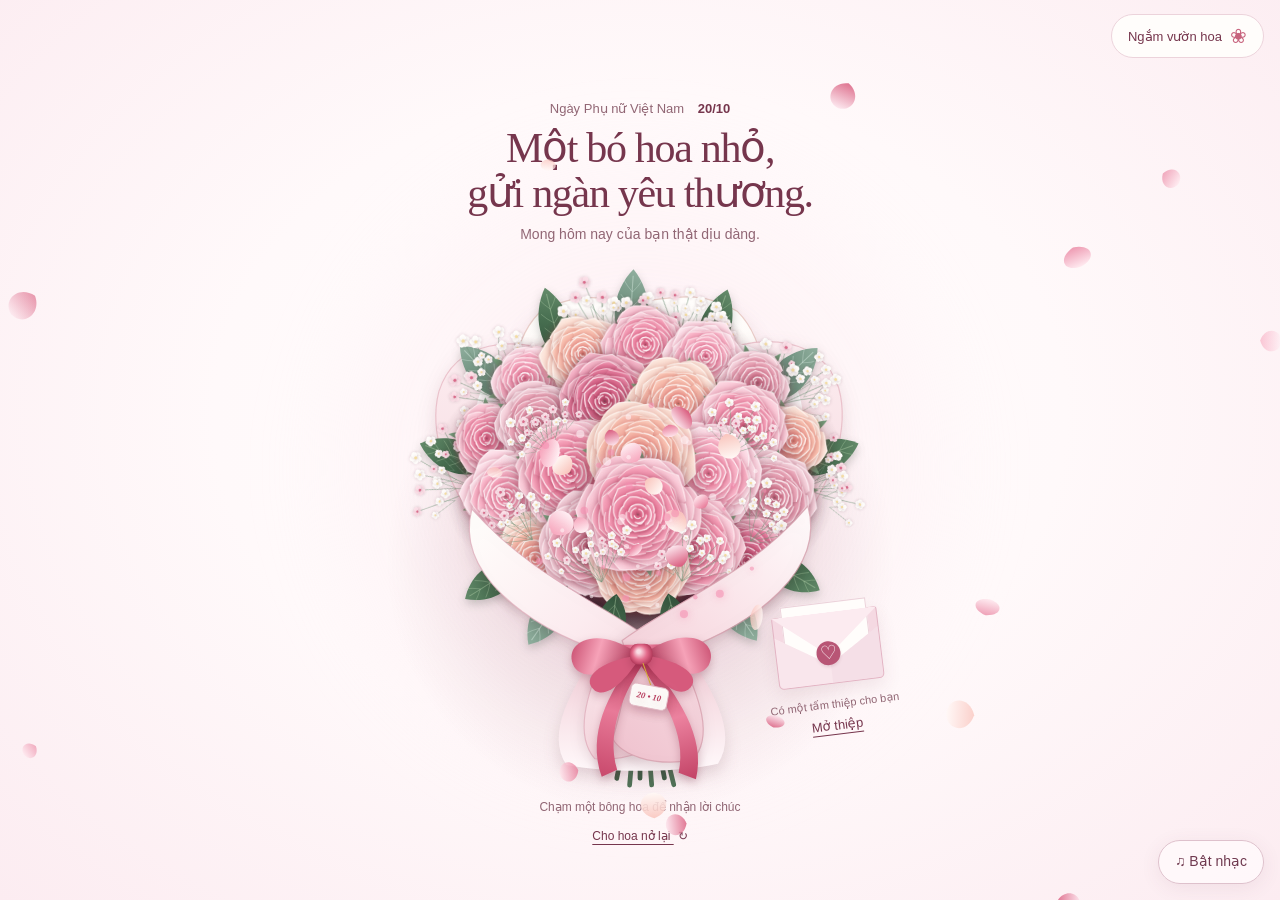
==== index.html @ 4afdeea3 "Add flower greeting site" ====
<!DOCTYPE html>
<html lang="vi">
<head>
  <meta charset="UTF-8">
  <meta name="viewport" content="width=device-width, initial-scale=1.0">
  <meta name="theme-color" content="#fff8fa">
  <meta name="description" content="Một bó hoa và tấm thiệp nhỏ, gửi những lời chúc dịu dàng nhân ngày Phụ nữ Việt Nam 20/10.">
  <title>Một bó hoa dành tặng bạn · 20/10</title>
  <link rel="stylesheet" href="./style.css">
  <link rel="stylesheet" href="./music.css">
  <script src="./music.js" defer></script>
  <script src="./script.js" defer></script>
  <script src="./card.js" defer></script>
  <script src="./album.js" defer></script>
</head>
<body>
  <main>
    <a class="garden-link" href="./garden.html">Ngắm vườn hoa <span aria-hidden="true">❀</span></a>
    <canvas id="ambientPetalsCanvas" aria-hidden="true"></canvas>
    <header class="greeting">
      <p class="occasion">Ngày Phụ nữ Việt Nam <span>20/10</span></p>
      <h1>Một bó hoa nhỏ,<br>gửi ngàn yêu thương.</h1>
      <p class="greeting-caption">Mong hôm nay của bạn thật dịu dàng.</p>
    </header>

    <div class="gift-layout">
      <section class="scene-column" aria-label="Hoa và những lời chúc 20/10">


        <div class="gift-visuals">
          <div class="bouquet-composition">
            <div id="bouquetStageWrapper" role="button" tabindex="0"
              aria-label="Bó hoa hồng. Nhấn Enter để nhận lời chúc; dùng phím mũi tên để chọn bông hoa."
              aria-describedby="bouquetHint">
              <canvas id="bouquetCanvas" aria-hidden="true"></canvas>
            </div>
            <button class="envelope-button" id="openCard" type="button" aria-haspopup="dialog" aria-controls="greetingCard" aria-expanded="false" hidden>
              <span class="envelope" aria-hidden="true"><span class="envelope-letter">Gửi bạn</span><span class="envelope-seal">♡</span></span>
              <span class="envelope-caption">Có một tấm thiệp cho bạn</span>
              <span class="envelope-action">Mở thiệp</span>
            </button>
          </div>

        </div>

        <footer class="scene-footer">
          <p id="bouquetHint" class="bouquet-hint">Chạm một bông hoa để nhận lời chúc</p>
          <p id="roseWish" class="rose-wish" role="status" aria-live="polite" aria-atomic="true"></p>
          <button class="text-button" id="replayBloom" type="button">Cho hoa nở lại <span aria-hidden="true">↻</span></button>
        </footer>
      </section>

      <dialog id="greetingCard" class="card-dialog" aria-labelledby="cardTitle">
        <div class="letter-paper">
          <button class="close-button" id="closeCard" type="button" aria-label="Đóng thiệp">×</button>
          <div id="cardReading">
            <div class="letter-date" aria-label="Ngày 20 tháng 10"><span>20</span><span class="date-stem" aria-hidden="true"></span><span>10</span></div>
            <p class="letter-recipient">Gửi <span id="cardRecipient">bạn</span>,</p>
            <h2 id="cardTitle">Chúc bạn một ngày<br>thật nhiều yêu thương.</h2>
            <div class="letter-flower" aria-hidden="true">❀</div>
            <p id="cardMessage" class="letter-message"></p>
            <div class="letter-signoff"><p>Với thật nhiều thương mến,</p><p id="cardSender" class="letter-signature"></p></div>
            <div class="letter-fold" aria-hidden="true"></div>
            <div class="letter-actions"><button id="viewAlbum" class="text-button" type="button" aria-controls="memoryAlbum">Xem album kỷ niệm <span aria-hidden="true">♡</span></button><button id="editCard" hidden class="text-button" type="button">Viết lời chúc riêng <span aria-hidden="true">✎</span></button></div>
          </div>
          <form id="cardEditor" hidden>
            <p class="editor-intro">Một tấm thiệp mang lời của bạn.</p>
            <h2 id="editorTitle" class="editor-title">Viết chút yêu thương</h2>
            <label for="recipientInput">Gửi đến</label>
            <input id="recipientInput" name="recipient" maxlength="60" required autocomplete="off">
            <label for="messageInput">Lời chúc 20/10</label>
            <textarea id="messageInput" name="message" rows="7" maxlength="1500" required></textarea>
            <label for="senderInput">Người gửi</label>
            <input id="senderInput" name="sender" maxlength="60" required autocomplete="off">
            <p class="editor-hint">Lời chúc được lưu trên trình duyệt này.</p>
            <div class="editor-actions"><button class="primary-button" type="submit">Lưu lời chúc</button><button class="text-button" id="cancelEdit" type="button">Hủy</button></div>
          </form>
          <p id="cardStatus" class="card-status" role="status" aria-live="polite"></p>
        </div>
      </dialog>
    </div>
    <section id="memoryAlbum" class="memory-album" aria-labelledby="albumTitle" hidden>
      <header class="album-heading">
        <p class="album-note">Một chút kỷ niệm, dành riêng cho bạn</p>
        <h2 id="albumTitle">Những khoảnh khắc thương yêu</h2>
        <button id="toggleAlbum" class="text-button" type="button" aria-expanded="false" aria-controls="albumPhotos">Xòe album <span aria-hidden="true">♡</span></button>
        <button id="editAlbum" class="text-button" type="button" aria-expanded="false" aria-controls="albumPhotos">Thay ảnh <span aria-hidden="true">✎</span></button>
      </header>
      <p id="albumEditHint" class="album-edit-hint" hidden>Chọn ảnh từ thiết bị của bạn, tối đa 20 MB mỗi ảnh. Ảnh được lưu trên trình duyệt này, không tự gửi sang thiết bị khác.</p>
      <p id="albumStatus" class="album-status" role="status" aria-live="polite" aria-atomic="true"></p>
      <div id="albumPhotos" class="album-photos">
        <figure class="portrait-card album-card">
          <div class="portrait-photo"><img src="./assets/portrait-placeholder.webp" alt="Ảnh kỷ niệm thứ nhất của người nhận thiệp" width="768" height="1024" decoding="async"></div>
          <figcaption><span class="portrait-dedication">Một nụ cười rất thương.</span><span class="portrait-date">Những ngày thật vui</span></figcaption>
          <div class="photo-actions" hidden>
            <button class="text-button change-photo" type="button" aria-label="Đổi ảnh thứ nhất">Đổi ảnh</button>
            <button class="text-button reset-photo" type="button" aria-label="Khôi phục ảnh thứ nhất" disabled>Ảnh ban đầu</button>
            <input class="photo-input" type="file" accept="image/*" aria-label="Chọn ảnh thứ nhất" hidden>
          </div>
        </figure>
        <figure class="portrait-card album-card">
          <div class="portrait-photo"><img src="./assets/portrait-placeholder.webp" alt="Ảnh kỷ niệm thứ hai của người nhận thiệp" width="768" height="1024" decoding="async" loading="lazy"></div>
          <figcaption><span class="portrait-dedication">Bình yên từ điều nhỏ.</span><span class="portrait-date">Một khoảnh khắc dịu dàng</span></figcaption>
          <div class="photo-actions" hidden>
            <button class="text-button change-photo" type="button" aria-label="Đổi ảnh thứ hai">Đổi ảnh</button>
            <button class="text-button reset-photo" type="button" aria-label="Khôi phục ảnh thứ hai" disabled>Ảnh ban đầu</button>
            <input class="photo-input" type="file" accept="image/*" aria-label="Chọn ảnh thứ hai" hidden>
          </div>
        </figure>
        <figure class="portrait-card album-card">
          <div class="portrait-photo"><img src="./assets/portrait-placeholder.webp" alt="Ảnh kỷ niệm thứ ba của người nhận thiệp" width="768" height="1024" decoding="async" loading="lazy"></div>
          <figcaption><span class="portrait-dedication">Mong bạn luôn rạng rỡ.</span><span class="portrait-date">Hôm nay và cả mai sau</span></figcaption>
          <div class="photo-actions" hidden>
            <button class="text-button change-photo" type="button" aria-label="Đổi ảnh thứ ba">Đổi ảnh</button>
            <button class="text-button reset-photo" type="button" aria-label="Khôi phục ảnh thứ ba" disabled>Ảnh ban đầu</button>
            <input class="photo-input" type="file" accept="image/*" aria-label="Chọn ảnh thứ ba" hidden>
          </div>
        </figure>
      </div>
      <p class="album-footnote">Có những điều nhỏ, nhớ lại vẫn thấy vui.</p>
    </section>
    <noscript><p class="noscript-message">Bật JavaScript để ngắm hoa nở và mở thiệp 20/10 nhé.</p></noscript>
  </main>
</body>
</html>
---- style.css ----
:root {
  --paper: #fffdfb;
  --blush: #fff8fa;
  --rose: #c7637d;
  --ink: #76364d;
  --muted: #916674;
  --line: #ecd3db;
  --bouquet-size: clamp(210px, calc(100dvh - 300px), 560px);
  color: var(--ink);
  font-family: "Segoe UI", Arial, sans-serif;
  font-synthesis: none;
}
* { box-sizing: border-box; }
[hidden] { display: none !important; }
#memoryAlbum, #viewAlbum { display: none !important; }
html, body { margin: 0; min-width: 320px; min-height: 100%; }
body {
  background: radial-gradient(ellipse at 50% 46%, #fffdfd 0%, #fff9fa 47%, #fcecf1 100%);
  -webkit-tap-highlight-color: transparent;
}
button, input, textarea { font: inherit; }
button { color: inherit; cursor: pointer; touch-action: manipulation; }
button:focus-visible, a:focus-visible, [tabindex]:focus-visible, input:focus-visible, textarea:focus-visible {
  outline: 2px solid var(--ink); outline-offset: 5px;
}
main {
  min-height: 100vh; min-height: 100dvh;
  display: grid; align-content: center;
  position: relative; isolation: isolate;
  padding: max(72px, calc(env(safe-area-inset-top) + 64px)) clamp(16px, 3vw, 48px) max(16px, env(safe-area-inset-bottom));
}
.garden-link {
  position: absolute; top: max(14px, env(safe-area-inset-top));
  right: max(16px, env(safe-area-inset-right)); z-index: 4;
  display: inline-flex; align-items: center; gap: 8px;
  min-height: 44px; padding: 10px 16px; border: 1px solid var(--line); border-radius: 24px;
  background: var(--paper); color: var(--ink); font-size: 13px; text-decoration: none;
}
.garden-link:hover { background: #fae7ef; }
.garden-link span { color: var(--rose); font-size: 20px; line-height: 1; }
.gift-layout {
  width: min(100%, 1040px); margin-inline: auto;
  display: grid; grid-template-columns: minmax(0, 1fr); align-items: start;
  gap: 32px clamp(28px, 4vw, 60px);
}
.scene-column { min-width: 0; display: flex; flex-direction: column; align-items: center; }
.gift-visuals {
  width: 100%; margin: 4px auto 0; display: grid; place-items: center;
}
.portrait-card {
  position: relative; min-width: 0; width: 100%; max-width: 275px;
  justify-self: center; margin: 0; padding: 10px 10px 0;
  background: var(--paper); border: 1px solid #ecd3db99;
  box-shadow: 0 14px 40px #76364d10, 0 2px 7px #76364d08;
  transform-origin: top left;
}
.portrait-photo { overflow: hidden; aspect-ratio: 3 / 4; background: #f3e4e5; }
.portrait-photo img { display: block; width: 100%; height: 100%; object-fit: cover; object-position: center; }
.portrait-card figcaption { padding: 19px 6px 20px; text-align: center; }
.portrait-dedication { display: block; font: italic clamp(16px, 1.6vw, 21px)/1.45 "Palatino Linotype", Georgia, serif; text-wrap: pretty; }
.portrait-date { display: block; color: var(--muted); margin-top: 11px; font-size: 10px; line-height: 1.6; }
main::before {
  content: ''; position: absolute; left: 50%; top: 52%; z-index: -1;
  width: min(90vw, 700px); aspect-ratio: 1;
  transform: translate(-50%, -50%); border-radius: 50%;
  background: radial-gradient(circle, rgba(252, 210, 223, .45), rgba(254, 235, 242, .16) 57%, transparent 73%);
  filter: blur(26px); pointer-events: none;
}
.greeting { width: fit-content; max-width: 100%; margin: 0 auto 8px; transform-origin: top left; position: relative; z-index: 1; text-align: center; }
.occasion { margin: 0 0 10px; font-size: 13px; color: var(--muted); }
.occasion span { margin-left: 10px; color: var(--ink); font-weight: 600; }
h1, h2, .letter-recipient { font-family: "Palatino Linotype", "Book Antiqua", Palatino, Georgia, serif; font-weight: 400; }
h1 { margin: 0; font-size: clamp(28px, 3.4vw, 42px); line-height: 1.08; letter-spacing: -1.3px; }
.greeting-caption { font-size: 14px; color: var(--muted); margin: 10px 0 0; }
.bouquet-composition {
  position: relative; min-width: 0; margin: -12px auto -8px;
  width: min(100%, var(--bouquet-size));
  transform-origin: top left;
}
#bouquetStageWrapper {
  position: relative; width: 100%; aspect-ratio: 1; border-radius: 45%;
  cursor: pointer; touch-action: manipulation;
  animation: bouquet-entrance 1.15s cubic-bezier(.16, 1, .3, 1) both;
}
#bouquetCanvas { width: 100%; height: 100%; display: block; }
.envelope-button {
  position: absolute; right: 8px; top: 66%; width: clamp(126px, 29%, 164px);
  padding: 0; border: 0; background: transparent; text-align: center;
  transform: rotate(-7deg); animation: envelope-arrival .8s cubic-bezier(.2,.8,.2,1) both;
}
.envelope {
  position: relative; display: block; width: 106px; height: 72px; margin: 0 auto 12px;
  background: #f5d9e2; border: 1px solid #e3b5c4; border-radius: 2px 2px 5px 5px;
  box-shadow: 0 8px 18px #76364d18;
}
.envelope::before {
  content: ''; position: absolute; inset: 0; z-index: 2;
  background: linear-gradient(32deg, #f9e6ec 49%, transparent 50%) left / 51% 100% no-repeat,
              linear-gradient(-32deg, #f5dfe7 49%, transparent 50%) right / 51% 100% no-repeat;
  border-radius: inherit;
}
.envelope::after {
  content: ''; position: absolute; inset: -1px -1px 0; z-index: 3;
  background: #fcebf0; clip-path: polygon(0 0, 100% 0, 50% 61%);
  transform-origin: top; transition: transform .4s ease;
}
.envelope-letter {
  position: absolute; inset: -11px 9px 9px; padding: 12px 0 0;
  background: var(--paper); border: 1px solid var(--line);
  font-family: Georgia, serif; font-style: italic; font-size: 13px;
  transition: transform .4s ease;
}
.envelope-seal {
  position: absolute; left: calc(50% - 12px); top: 28px; z-index: 4;
  width: 24px; height: 24px; border-radius: 50%; background: #b85575;
  color: #fff6f8; font: 19px/24px Georgia, serif; box-shadow: 0 2px 3px #76364d22;
}
.envelope-caption, .envelope-action { display: block; font-size: 11px; line-height: 1.5; }
.envelope-caption { color: var(--muted); }
.envelope-action { font-size: 13px; text-decoration: underline; text-underline-offset: 4px; margin-top: 3px; }
@media (hover: hover) {
  .envelope-button:hover .envelope-letter { transform: translateY(-7px); }
  .envelope-button:hover .envelope::after { transform: rotateX(35deg); }
}
.scene-footer { transform-origin: top left; width: min(100%, 540px); margin-top: 6px; text-align: center; position: relative; z-index: 1; }
.bouquet-hint { font-size: 12px; color: var(--muted); margin: 0; }
.rose-wish { font: italic 17px/1.6 Georgia, serif; margin: 6px auto 2px; max-width: 440px; min-height: 54px; text-wrap: pretty; }
.rose-wish:empty { min-height: 0; margin: 0; }
.rose-wish.is-new { animation: wish-arrival .4s ease both; }
.text-button { border: 0; background: transparent; padding: 12px 8px; font-size: 12px; text-decoration: underline; text-underline-offset: 4px; }
.text-button span { display: inline-block; margin-left: 4px; text-decoration: none; }
#replayBloom { margin-top: 3px; }
#ambientPetalsCanvas { position: fixed; inset: 0; width: 100%; height: 100%; display: block; pointer-events: none; z-index: 2; }
.card-dialog {
  position: relative; z-index: 3; inset: auto; justify-self: center; align-self: start;
  width: min(100%, 620px); min-width: 0; max-width: none; max-height: none; margin: 0;
  padding: 0; border: 0; border-radius: 5px; color: var(--ink);
  background: var(--paper); box-shadow: 0 20px 70px #76364d14, 0 2px 8px #76364d0d;
  overflow: visible; scroll-margin-block: 24px;
}
.card-dialog[open] { animation: letter-open .45s .4s cubic-bezier(.16,1,.3,1) both; }
.letter-paper { position: relative; padding: 18px 30px 10px; background: linear-gradient(90deg, transparent 49.7%, #eedde33b 50%, transparent 50.3%), var(--paper); }
.letter-paper::before { content: ''; position: absolute; inset: 10px; border: 1px solid #ecd3db99; border-radius: 2px; pointer-events: none; }
.close-button { position: absolute; right: 15px; top: 14px; z-index: 1; width: 36px; height: 36px; background: transparent; border: 0; border-radius: 50%; font-size: 25px; font-weight: 300; }
.close-button:hover { background: #f9eaf0; }
.letter-date { display: flex; align-items: center; justify-content: center; gap: 13px; font: 28px/1.1 Georgia, serif; color: var(--rose); margin: 0 0 10px; }
.date-stem { width: 1px; height: 32px; background: var(--line); transform: rotate(25deg); }
.letter-recipient { margin: 0 0 10px; font-size: 19px; overflow-wrap: anywhere; }
#cardTitle { margin: 0; font-size: 31px; line-height: 1.2; letter-spacing: -.6px; }
.letter-flower { text-align: center; font: 29px/1 Georgia, serif; color: var(--rose); margin: 6px 0 8px; }
.letter-message { white-space: pre-wrap; overflow-wrap: anywhere; font-size: 14px; line-height: 1.65; margin: 0; }
.message-paragraph { display: block; }
.message-paragraph + .message-paragraph { margin-top: 12px; }
.letter-signoff { margin-top: 10px; text-align: right; }
.letter-signoff > p:first-child { margin: 0 0 3px; font-size: 12px; color: var(--muted); }
.letter-signature { font: italic 23px/1.4 "Palatino Linotype", Georgia, serif; margin: 0; overflow-wrap: anywhere; }
.letter-fold { height: 1px; margin: 8px -30px 2px; background: #ecd3db77; box-shadow: 0 1px 2px #76364d08; }
.letter-actions { text-align: center; }
.letter-actions .text-button { padding-block: 8px; }
.card-status { font-size: 12px; color: var(--muted); text-align: center; margin: 0; line-height: 1.6; }
.card-status:not(:empty) { padding: 8px 0; }
.editor-intro { margin: 10px 0; font-size: 12px; color: var(--muted); }
.editor-title { font-size: 27px; line-height: 1.2; margin: 0 0 26px; }
#cardEditor label { display: block; font-size: 13px; margin: 18px 0 8px; }
#cardEditor input, #cardEditor textarea { width: 100%; border: 1px solid #dcb8c5; border-radius: 5px; background: #fff9fb; color: var(--ink); padding: 11px 12px; font-size: 14px; line-height: 1.6; }
#cardEditor textarea { resize: vertical; min-height: 150px; }
.editor-hint { font-size: 11px; color: var(--muted); line-height: 1.7; margin-top: 14px; }
.editor-actions { display: flex; align-items: center; gap: 16px; margin: 20px 0 10px; }
.primary-button { border: 1px solid var(--ink); border-radius: 5px; padding: 12px 20px; font-size: 13px; background: var(--ink); color: var(--paper); }
.noscript-message { text-align: center; font-size: 14px; }
/* The album is a second chapter, revealed only after the letter is opened. */
.memory-album {
  position: relative; z-index: 3; width: min(100%, 850px); min-width: 0;
  margin: clamp(32px, 4vw, 54px) auto 8px; text-align: center; scroll-margin-top: 32px;
  opacity: 0; transform: translateY(24px);
  transition: opacity .8s ease, transform .8s cubic-bezier(.2,.8,.2,1);
}
.memory-album.is-revealed { opacity: 1; transform: none; }
.album-heading { margin-bottom: 26px; }
.album-note { color: var(--muted); font-size: 12px; line-height: 1.7; margin: 0 0 12px; }
#albumTitle { font-size: clamp(26px, 3vw, 34px); line-height: 1.25; margin: 0 0 8px; letter-spacing: -.5px; }
.album-photos { display: grid; grid-template-columns: minmax(0, 1fr); gap: 28px; padding: 18px 18px 14px; }
.album-card { grid-area: 1 / 1; width: min(100%, 230px); max-width: none; transform-origin: center; }
.album-card:nth-child(1) { z-index: 3; transform: rotate(-3deg); }
.album-card:nth-child(2) { z-index: 2; transform: translate(12px, -6px) rotate(7deg); }
.album-card:nth-child(3) { z-index: 1; transform: translate(-12px, -10px) rotate(-9deg); }
.album-card .portrait-dedication { font-size: 17px; }
.album-card figcaption { padding: 16px 4px 18px; }
.album-card .portrait-date { margin-top: 8px; }
.album-edit-hint, .album-status { max-width: 520px; margin: 0 auto 16px; color: var(--muted); font-size: 12px; line-height: 1.7; }
.album-status:empty { display: none; }
.photo-actions { display: flex; justify-content: center; flex-wrap: wrap; gap: 0 4px; padding: 0 0 8px; }
.photo-actions .text-button { min-height: 44px; padding: 10px 6px; }
.photo-actions button:disabled { opacity: .5; cursor: default; }
.album-card[aria-busy="true"] .portrait-photo { opacity: .65; }
.memory-album.is-spread .album-photos { grid-template-columns: repeat(3, minmax(0, 1fr)); }
.memory-album.is-spread .album-card { grid-area: auto; transform: rotate(var(--photo-angle)); animation: photo-unfold .65s cubic-bezier(.2,.8,.2,1) both; }
.memory-album.is-spread .album-card:nth-child(1) { --photo-angle: -4deg; }
.memory-album.is-spread .album-card:nth-child(2) { --photo-angle: 2deg; animation-delay: .13s; }
.memory-album.is-spread .album-card:nth-child(3) { --photo-angle: -2deg; animation-delay: .26s; }
.album-footnote { margin: 22px 0 0; color: var(--muted); font: italic 15px/1.7 Georgia, serif; }
@keyframes photo-unfold {
  from { opacity: 0; transform: translateY(22px) rotate(0); }
  to { opacity: 1; transform: translateY(0) rotate(var(--photo-angle)); }
}
@media (min-width: 1100px) {
  body.card-open .gift-layout { grid-template-columns: minmax(0, 1fr) minmax(400px, 470px); align-items: center; }
  body.card-open .bouquet-composition { width: min(100%, var(--bouquet-size)); }
  body.card-open .envelope-button { right: 0; width: 126px; }
  body.card-open .envelope { width: 88px; height: 60px; }
  body.card-open .envelope-seal { top: 22px; }
  body.card-open .envelope-caption { font-size: 10px; }
  body.card-open .envelope-action { font-size: 12px; }
  body.card-open .card-dialog { width: 100%; }
}
@media (min-width: 601px) and (max-width: 1099px) {
  body.card-open .bouquet-composition { width: min(100%, var(--bouquet-size)); }
}
@media (max-width: 600px) {
  .occasion { font-size: 12px; margin-bottom: 8px; }
  .greeting { margin-bottom: 6px; }
  .greeting-caption { font-size: 12px; margin-top: 8px; }
  .gift-visuals { margin-top: 2px; }
  .bouquet-composition { margin-top: 0; margin-bottom: 4px; width: min(100%, var(--bouquet-size)); }
  .envelope-button { right: 6px; top: 68%; width: 130px; }
  .envelope { width: 88px; height: 60px; margin-bottom: 9px; }
  .envelope-seal { top: 22px; }
  .envelope-caption { font-size: 10px; }
  .envelope-action { font-size: 12px; }
  .rose-wish { font-size: 16px; padding: 0 10px; }
  .letter-paper { padding: 18px 24px 10px; }
  .letter-fold { margin-left: -24px; margin-right: -24px; }
  #cardTitle { font-size: 29px; }
  .memory-album.is-spread .album-photos { grid-template-columns: minmax(0, 1fr); gap: 32px; }
}
@keyframes bouquet-entrance { from { opacity: 0; transform: translateY(18px) scale(.92); } to { opacity: 1; transform: translateY(0) scale(1); } }
@keyframes envelope-arrival { from { opacity: 0; transform: translateY(14px) rotate(-12deg); } to { opacity: 1; transform: translateY(0) rotate(-7deg); } }
@keyframes letter-open { from { opacity: 0; transform: translateY(16px); } to { opacity: 1; transform: translateY(0); } }
@keyframes wish-arrival { from { opacity: 0; transform: translateY(5px); } to { opacity: 1; transform: translateY(0); } }
@media (prefers-reduced-motion: reduce) {
  *, *::before, *::after { animation: none !important; transition: none !important; scroll-behavior: auto !important; }
}
---- music.css ----
.music-toggle {
  position: fixed;
  right: max(16px, env(safe-area-inset-right));
  bottom: max(16px, env(safe-area-inset-bottom));
  z-index: 100;
  min-height: 44px;
  padding: 10px 16px;
  border: 1px solid #dec1cc;
  border-radius: 24px;
  background: #fff8faf2;
  color: #703a50;
  box-shadow: 0 4px 20px #703a5015;
  font: 14px/1.4 sans-serif;
  cursor: pointer;
  touch-action: manipulation;
}
.music-toggle:focus-visible { outline: 2px solid #703a50; outline-offset: 3px; }
.music-toggle:disabled { cursor: default; }
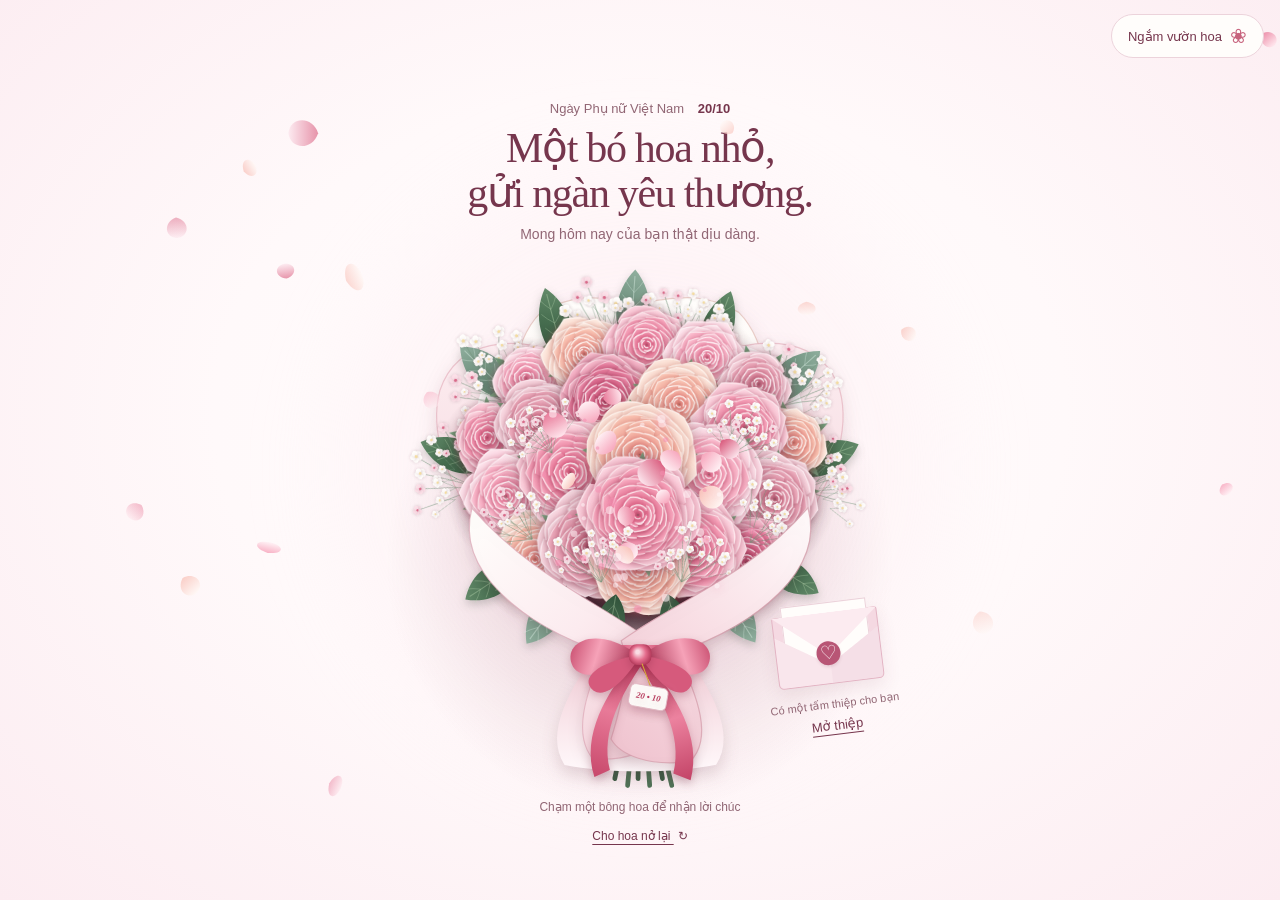
==== commit d271dc38: "cc" ====
--- a/index.html
+++ b/index.html
@@ -2,7 +2,7 @@
 <html lang="vi">
 <head>
   <meta charset="UTF-8">
-  <meta name="viewport" content="width=device-width, initial-scale=1.0">
+  <meta name="viewport" content="width=device-width, initial-scale=1.0, viewport-fit=cover">
   <meta name="theme-color" content="#fff8fa">
   <meta name="description" content="Một bó hoa và tấm thiệp nhỏ, gửi những lời chúc dịu dàng nhân ngày Phụ nữ Việt Nam 20/10.">
   <title>Một bó hoa dành tặng bạn · 20/10</title>
--- a/style.css
+++ b/style.css
@@ -217,6 +217,10 @@
   body.card-open .bouquet-composition { width: min(100%, var(--bouquet-size)); }
 }
 @media (max-width: 600px) {
+  html, body { min-width: 280px; }
+  .greeting, .letter-paper { overflow-wrap: anywhere; }
+  .text-button, .close-button { min-height: 44px; }
+  .close-button { min-width: 44px; }
   .occasion { font-size: 12px; margin-bottom: 8px; }
   .greeting { margin-bottom: 6px; }
   .greeting-caption { font-size: 12px; margin-top: 8px; }
--- a/music.css
+++ b/music.css
@@ -1,18 +1,14 @@
-.music-toggle {
+﻿/* Keep the outer document and its music alive while viewing the garden. */
+body.viewing-garden { overflow: hidden; }
+body.viewing-garden > main { visibility: hidden; }
+.garden-frame {
   position: fixed;
-  right: max(16px, env(safe-area-inset-right));
-  bottom: max(16px, env(safe-area-inset-bottom));
+  inset: 0;
   z-index: 100;
-  min-height: 44px;
-  padding: 10px 16px;
-  border: 1px solid #dec1cc;
-  border-radius: 24px;
-  background: #fff8faf2;
-  color: #703a50;
-  box-shadow: 0 4px 20px #703a5015;
-  font: 14px/1.4 sans-serif;
-  cursor: pointer;
-  touch-action: manipulation;
+  display: block;
+  width: 100%;
+  height: 100%;
+  height: 100dvh;
+  border: 0;
+  background: #bbdff5;
 }
-.music-toggle:focus-visible { outline: 2px solid #703a50; outline-offset: 3px; }
-.music-toggle:disabled { cursor: default; }
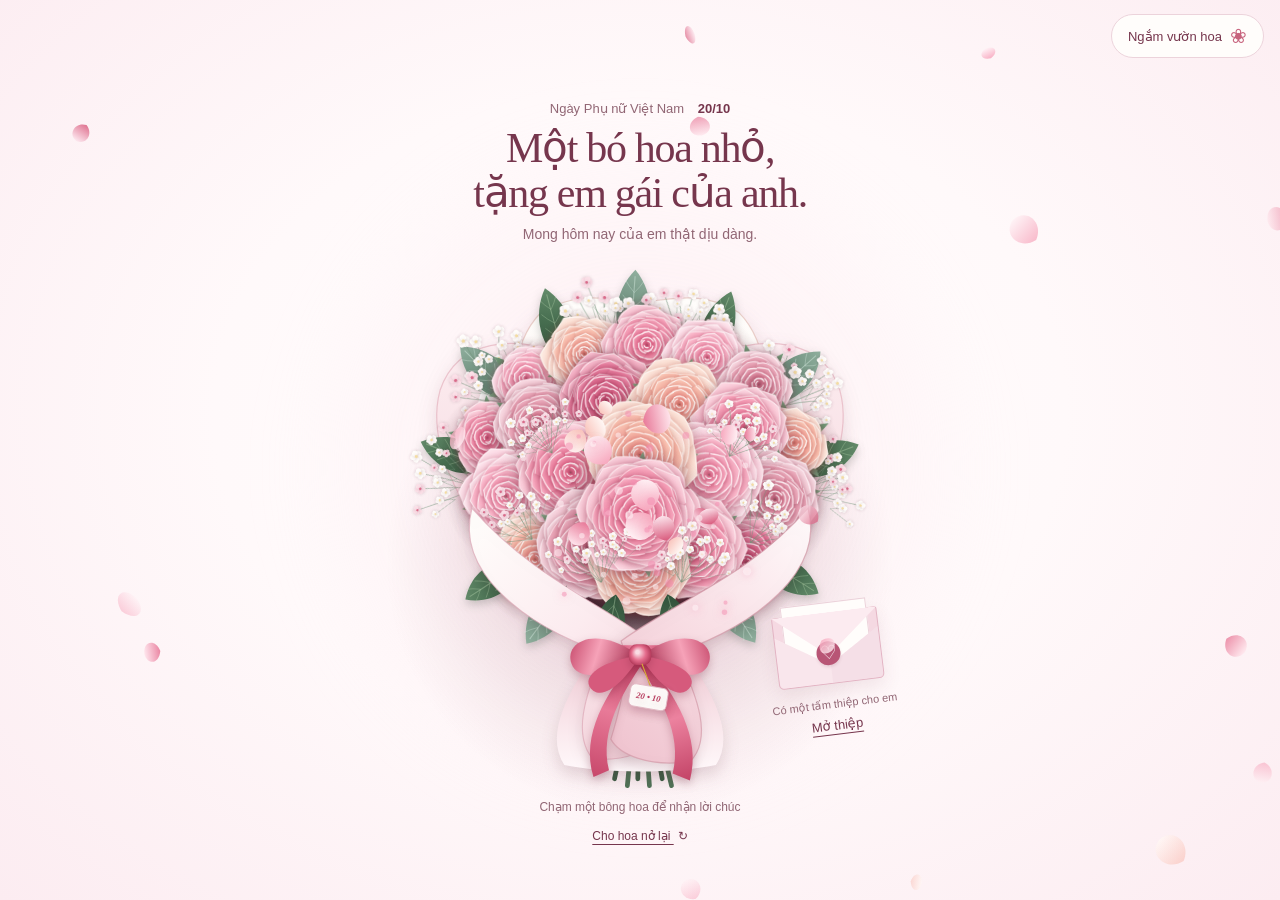
==== commit c6124445: "Customize flower greetings for younger sister" ====
--- a/index.html
+++ b/index.html
@@ -5,7 +5,7 @@
   <meta name="viewport" content="width=device-width, initial-scale=1.0, viewport-fit=cover">
   <meta name="theme-color" content="#fff8fa">
   <meta name="description" content="Một bó hoa và tấm thiệp nhỏ, gửi những lời chúc dịu dàng nhân ngày Phụ nữ Việt Nam 20/10.">
-  <title>Một bó hoa dành tặng bạn · 20/10</title>
+  <title>Một bó hoa tặng em gái · 20/10</title>
   <link rel="stylesheet" href="./style.css">
   <link rel="stylesheet" href="./music.css">
   <script src="./music.js" defer></script>
@@ -19,8 +19,8 @@
     <canvas id="ambientPetalsCanvas" aria-hidden="true"></canvas>
     <header class="greeting">
       <p class="occasion">Ngày Phụ nữ Việt Nam <span>20/10</span></p>
-      <h1>Một bó hoa nhỏ,<br>gửi ngàn yêu thương.</h1>
-      <p class="greeting-caption">Mong hôm nay của bạn thật dịu dàng.</p>
+      <h1>Một bó hoa nhỏ,<br>tặng em gái của anh.</h1>
+      <p class="greeting-caption">Mong hôm nay của em thật dịu dàng.</p>
     </header>
 
     <div class="gift-layout">
@@ -35,8 +35,8 @@
               <canvas id="bouquetCanvas" aria-hidden="true"></canvas>
             </div>
             <button class="envelope-button" id="openCard" type="button" aria-haspopup="dialog" aria-controls="greetingCard" aria-expanded="false" hidden>
-              <span class="envelope" aria-hidden="true"><span class="envelope-letter">Gửi bạn</span><span class="envelope-seal">♡</span></span>
-              <span class="envelope-caption">Có một tấm thiệp cho bạn</span>
+              <span class="envelope" aria-hidden="true"><span class="envelope-letter">Gửi em</span><span class="envelope-seal">♡</span></span>
+              <span class="envelope-caption">Có một tấm thiệp cho em</span>
               <span class="envelope-action">Mở thiệp</span>
             </button>
           </div>
@@ -55,8 +55,8 @@
           <button class="close-button" id="closeCard" type="button" aria-label="Đóng thiệp">×</button>
           <div id="cardReading">
             <div class="letter-date" aria-label="Ngày 20 tháng 10"><span>20</span><span class="date-stem" aria-hidden="true"></span><span>10</span></div>
-            <p class="letter-recipient">Gửi <span id="cardRecipient">bạn</span>,</p>
-            <h2 id="cardTitle">Chúc bạn một ngày<br>thật nhiều yêu thương.</h2>
+            <p class="letter-recipient">Gửi <span id="cardRecipient">em gái của anh</span>,</p>
+            <h2 id="cardTitle">Chúc em một ngày<br>thật nhiều yêu thương.</h2>
             <div class="letter-flower" aria-hidden="true">❀</div>
             <p id="cardMessage" class="letter-message"></p>
             <div class="letter-signoff"><p>Với thật nhiều thương mến,</p><p id="cardSender" class="letter-signature"></p></div>
@@ -64,7 +64,7 @@
             <div class="letter-actions"><button id="viewAlbum" class="text-button" type="button" aria-controls="memoryAlbum">Xem album kỷ niệm <span aria-hidden="true">♡</span></button><button id="editCard" hidden class="text-button" type="button">Viết lời chúc riêng <span aria-hidden="true">✎</span></button></div>
           </div>
           <form id="cardEditor" hidden>
-            <p class="editor-intro">Một tấm thiệp mang lời của bạn.</p>
+            <p class="editor-intro">Một tấm thiệp mang lời của em.</p>
             <h2 id="editorTitle" class="editor-title">Viết chút yêu thương</h2>
             <label for="recipientInput">Gửi đến</label>
             <input id="recipientInput" name="recipient" maxlength="60" required autocomplete="off">
@@ -81,12 +81,12 @@
     </div>
     <section id="memoryAlbum" class="memory-album" aria-labelledby="albumTitle" hidden>
       <header class="album-heading">
-        <p class="album-note">Một chút kỷ niệm, dành riêng cho bạn</p>
+        <p class="album-note">Một chút kỷ niệm, dành riêng cho em</p>
         <h2 id="albumTitle">Những khoảnh khắc thương yêu</h2>
         <button id="toggleAlbum" class="text-button" type="button" aria-expanded="false" aria-controls="albumPhotos">Xòe album <span aria-hidden="true">♡</span></button>
         <button id="editAlbum" class="text-button" type="button" aria-expanded="false" aria-controls="albumPhotos">Thay ảnh <span aria-hidden="true">✎</span></button>
       </header>
-      <p id="albumEditHint" class="album-edit-hint" hidden>Chọn ảnh từ thiết bị của bạn, tối đa 20 MB mỗi ảnh. Ảnh được lưu trên trình duyệt này, không tự gửi sang thiết bị khác.</p>
+      <p id="albumEditHint" class="album-edit-hint" hidden>Chọn ảnh từ thiết bị của em, tối đa 20 MB mỗi ảnh. Ảnh được lưu trên trình duyệt này, không tự gửi sang thiết bị khác.</p>
       <p id="albumStatus" class="album-status" role="status" aria-live="polite" aria-atomic="true"></p>
       <div id="albumPhotos" class="album-photos">
         <figure class="portrait-card album-card">
@@ -109,7 +109,7 @@
         </figure>
         <figure class="portrait-card album-card">
           <div class="portrait-photo"><img src="./assets/portrait-placeholder.webp" alt="Ảnh kỷ niệm thứ ba của người nhận thiệp" width="768" height="1024" decoding="async" loading="lazy"></div>
-          <figcaption><span class="portrait-dedication">Mong bạn luôn rạng rỡ.</span><span class="portrait-date">Hôm nay và cả mai sau</span></figcaption>
+          <figcaption><span class="portrait-dedication">Mong em luôn rạng rỡ.</span><span class="portrait-date">Hôm nay và cả mai sau</span></figcaption>
           <div class="photo-actions" hidden>
             <button class="text-button change-photo" type="button" aria-label="Đổi ảnh thứ ba">Đổi ảnh</button>
             <button class="text-button reset-photo" type="button" aria-label="Khôi phục ảnh thứ ba" disabled>Ảnh ban đầu</button>
